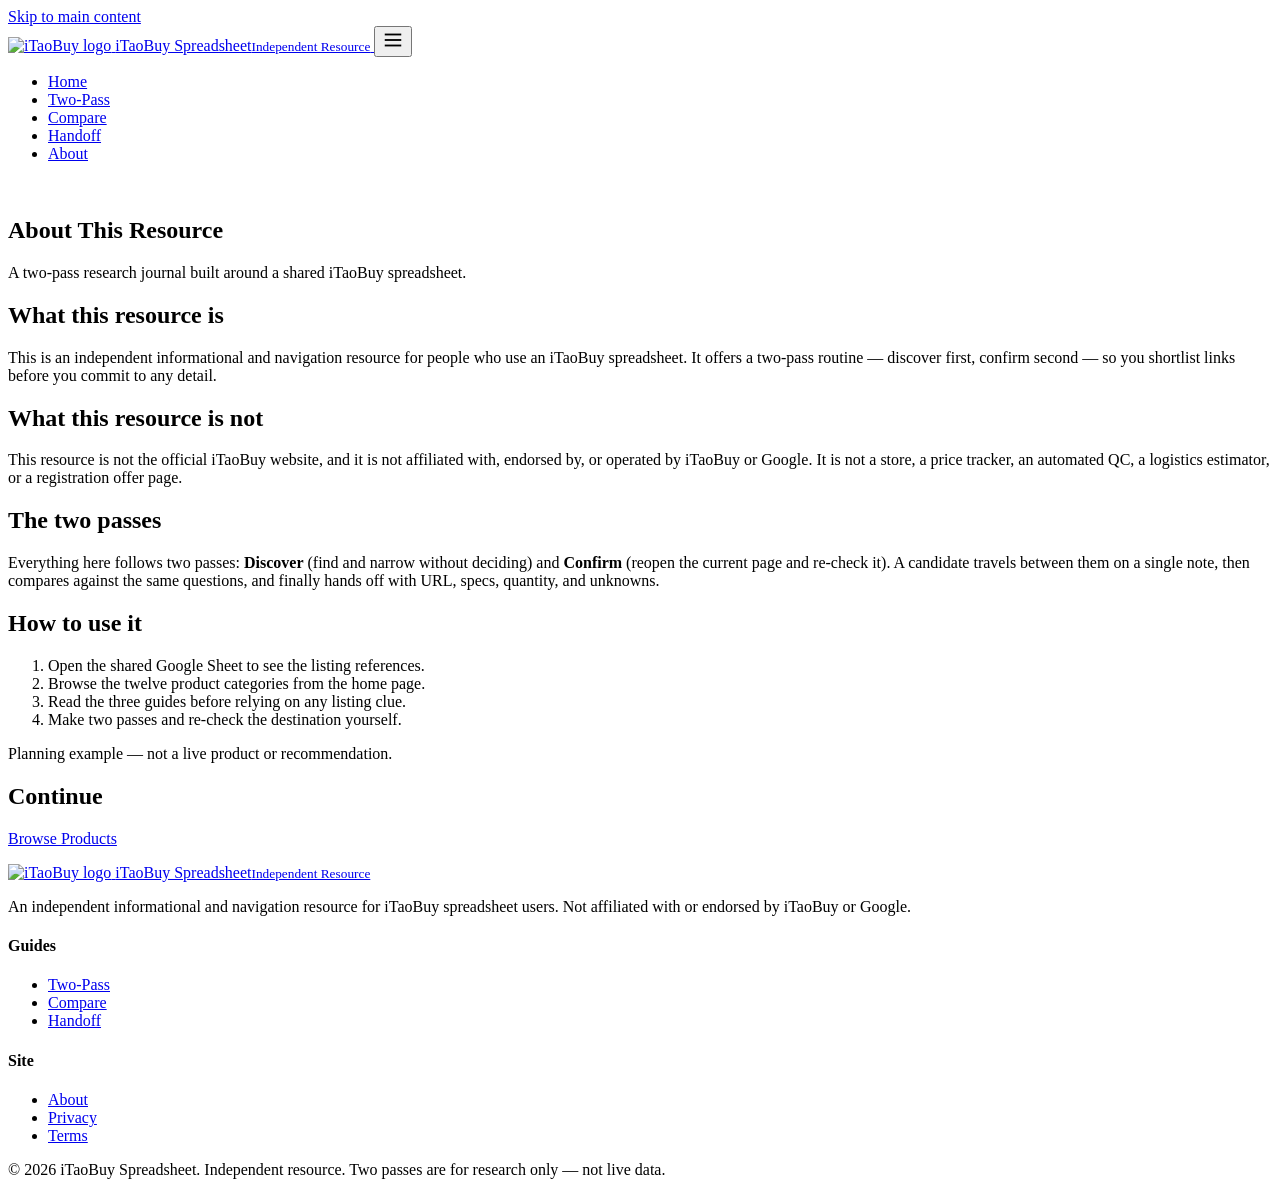
==== about/index.html @ 45edaf72 "Add about/index.html" ====
<!DOCTYPE html>
<html lang="en">
<head>
  <meta charset="UTF-8">
  <meta name="viewport" content="width=device-width, initial-scale=1.0">
  <title>About | iTaoBuy Spreadsheet</title>
  <meta name="description" content="About this independent iTaoBuy spreadsheet resource: a two-pass research journal, not an official iTaoBuy service.">
  <link rel="canonical" href="https://repglide.github.io/itaobuy-spreadsheet/about/">
  <link rel="icon" type="image/png" href="../assets/images/favicon.png">
  <link rel="stylesheet" href="../assets/css/styles.css">
  <meta name="robots" content="index, follow">
</head>
<body>
  <a href="#main-content" class="skip-link">Skip to main content</a>

  <header class="site-header">
    <div class="container header-inner">
      <a href="../index.html" class="brand" aria-label="iTaoBuy Spreadsheet Home">
        <img src="../assets/images/logo.png" alt="iTaoBuy logo" width="34" height="34">
        <span class="brand-name">iTaoBuy Spreadsheet<small>Independent Resource</small></span>
      </a>
      <button class="mobile-nav-toggle" aria-expanded="false" aria-label="Toggle navigation menu">
        <svg viewBox="0 0 24 24" fill="none" stroke="currentColor" stroke-width="2" width="22" height="22"><line x1="3" y1="6" x2="21" y2="6"></line><line x1="3" y1="12" x2="21" y2="12"></line><line x1="3" y1="18" x2="21" y2="18"></line></svg>
      </button>
      <nav class="main-nav" aria-label="Primary Navigation">
        <ul>
          <li><a href="../index.html">Home</a></li>
          <li><a href="../two-pass-spreadsheet-guide/">Two-Pass</a></li>
          <li><a href="../candidate-comparison-guide/">Compare</a></li>
          <li><a href="../link-to-order-handoff/">Handoff</a></li>
          <li><a href="../about/" class="active">About</a></li>
        </ul>
      </nav>
    </div>
  </header>

  <main id="main-content">
    <section class="page-hero">
      <div class="container">
        <a class="back-link" href="../index.html" style="color:#fff">← Back to Home</a>
        <h1>About This Resource</h1>
        <p>A two-pass research journal built around a shared iTaoBuy spreadsheet.</p>
      </div>
    </section>

    <div class="article-paper">
      <div class="article-body">
        <h2>What this resource is</h2>
        <p>This is an independent informational and navigation resource for people who use an iTaoBuy spreadsheet. It offers a two-pass routine — discover first, confirm second — so you shortlist links before you commit to any detail.</p>

        <h2>What this resource is not</h2>
        <p>This resource is not the official iTaoBuy website, and it is not affiliated with, endorsed by, or operated by iTaoBuy or Google. It is not a store, a price tracker, an automated QC, a logistics estimator, or a registration offer page.</p>

        <h2>The two passes</h2>
        <p>Everything here follows two passes: <strong>Discover</strong> (find and narrow without deciding) and <strong>Confirm</strong> (reopen the current page and re-check it). A candidate travels between them on a single note, then compares against the same questions, and finally hands off with URL, specs, quantity, and unknowns.</p>

        <h2>How to use it</h2>
        <ol>
          <li>Open the shared Google Sheet to see the listing references.</li>
          <li>Browse the twelve product categories from the home page.</li>
          <li>Read the three guides before relying on any listing clue.</li>
          <li>Make two passes and re-check the destination yourself.</li>
        </ol>

        <p class="example-flag">Planning example — not a live product or recommendation.</p>

        <h2>Continue</h2>
        <p><a href="https://repglide.com/?agent=itaobuy" class="btn btn-primary" target="_blank" rel="noopener">Browse Products</a></p>
      </div>
    </div>
  </main>

  <footer class="site-footer">
    <div class="container">
      <div class="footer-grid">
        <div class="footer-brand">
          <a href="../index.html" class="brand" aria-label="iTaoBuy Spreadsheet Home">
            <img src="../assets/images/logo.png" alt="iTaoBuy logo" width="30" height="30">
            <span class="brand-name">iTaoBuy Spreadsheet<small>Independent Resource</small></span>
          </a>
          <p>An independent informational and navigation resource for iTaoBuy spreadsheet users. Not affiliated with or endorsed by iTaoBuy or Google.</p>
        </div>
        <div class="footer-col">
          <h4>Guides</h4>
          <ul>
            <li><a href="../two-pass-spreadsheet-guide/">Two-Pass</a></li>
            <li><a href="../candidate-comparison-guide/">Compare</a></li>
            <li><a href="../link-to-order-handoff/">Handoff</a></li>
          </ul>
        </div>
        <div class="footer-col">
          <h4>Site</h4>
          <ul>
            <li><a href="../about/">About</a></li>
            <li><a href="../privacy/">Privacy</a></li>
            <li><a href="../terms/">Terms</a></li>
          </ul>
        </div>
      </div>
      <div class="footer-bottom">
        <span>&copy; <span id="year">2026</span> iTaoBuy Spreadsheet. Independent resource.</span>
        <span>Two passes are for research only — not live data.</span>
      </div>
    </div>
  </footer>

  <script src="../assets/js/main.js"></script>
</body>
</html>
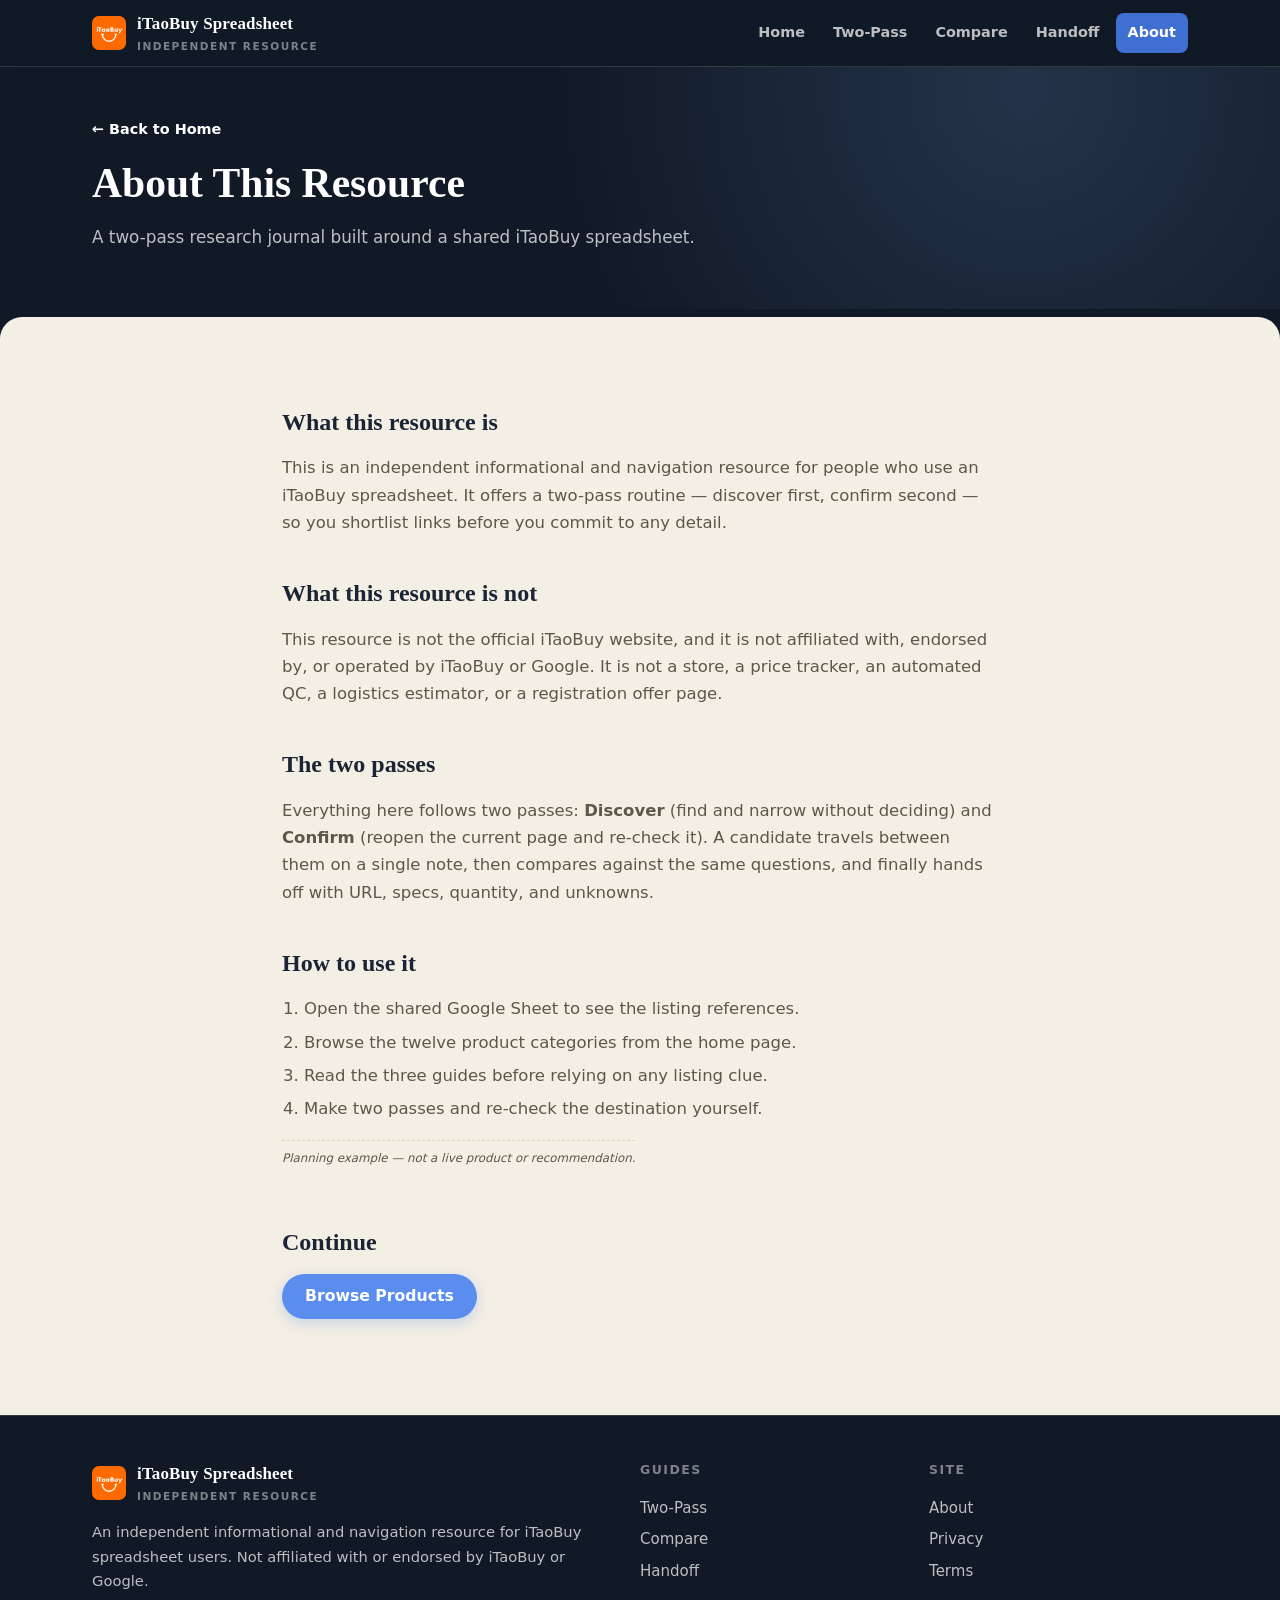
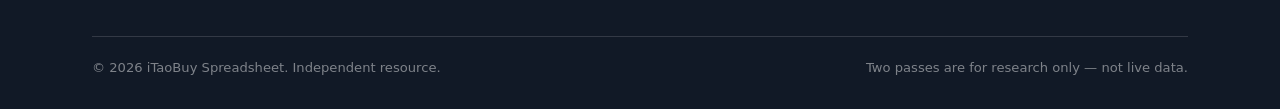
==== commit 579a6a14: "Set nofollow noopener on repglide links" ====
--- a/about/index.html
+++ b/about/index.html
@@ -65,7 +65,7 @@
         <p class="example-flag">Planning example — not a live product or recommendation.</p>
 
         <h2>Continue</h2>
-        <p><a href="https://repglide.com/?agent=itaobuy" class="btn btn-primary" target="_blank" rel="noopener">Browse Products</a></p>
+        <p><a href="https://repglide.com/?agent=itaobuy" class="btn btn-primary" target="_blank" rel="nofollow noopener">Browse Products</a></p>
       </div>
     </div>
   </main>
--- a/assets/css/styles.css
+++ b/assets/css/styles.css
@@ -0,0 +1,290 @@
+/* ==========================================================================
+   iTaoBuy Spreadsheet — Two-Pass Research Journal theme
+   Deep blue-black · warm oatmeal paper · cornflower (discover) · coral (confirm)
+   · teal (done)
+   ========================================================================== */
+
+:root {
+  /* palette */
+  --inkbg:        #111926;
+  --inkbg-2:      #1A2434;
+  --inkbg-3:      #243349;
+  --paper:        #F4EFE4;
+  --paper-2:      #ECE5D6;
+  --paper-3:      #E3DBC9;
+  --ink:          #211E18;
+  --ink-soft:     #5C564B;
+  --ink-faint:    #928A7A;
+  --cornflower:   #5B8DEF;
+  --cornflower-d: #3F6FD0;
+  --cornflower-s: #E1EAFB;
+  --coral:        #F2704A;
+  --coral-d:      #D85632;
+  --coral-s:      #FBE2D8;
+  --teal:         #2FA68C;
+  --teal-d:       #1E7F6A;
+  --teal-s:       #DCF2EA;
+  --line:         #DDD5C4;
+  --line-soft:    #EAE2D2;
+  --on-dark:      rgba(255,255,255,0.72);
+  --on-dark-dim:  rgba(255,255,255,0.46);
+  --on-dark-line: rgba(255,255,255,0.14);
+
+  /* typography */
+  --serif: Georgia, 'Times New Roman', Times, serif;
+  --sans: system-ui, -apple-system, 'Segoe UI', Roboto, Helvetica, Arial, sans-serif;
+  --mono: ui-monospace, SFMono-Regular, 'SF Mono', Menlo, Consolas, monospace;
+
+  /* geometry */
+  --radius: 14px;
+  --radius-sm: 8px;
+  --container: 1140px;
+  --shadow-sm: 0 1px 2px rgba(17, 25, 38, 0.06), 0 2px 8px rgba(17, 25, 38, 0.07);
+  --shadow-md: 0 4px 14px rgba(17, 25, 38, 0.12), 0 12px 32px rgba(17, 25, 38, 0.10);
+}
+
+* { box-sizing: border-box; }
+html { scroll-behavior: smooth; -webkit-text-size-adjust: 100%; }
+
+body {
+  margin: 0;
+  font-family: var(--sans);
+  font-size: 16.5px;
+  line-height: 1.65;
+  color: var(--ink);
+  background: var(--inkbg);
+  -webkit-font-smoothing: antialiased;
+  text-rendering: optimizeLegibility;
+}
+
+/* ---------- accessibility ---------- */
+.skip-link { position: absolute; left: -9999px; top: 0; background: var(--cornflower); color: #fff; padding: 10px 16px; z-index: 200; border-radius: 0 0 var(--radius-sm) 0; }
+.skip-link:focus { left: 0; }
+:focus-visible { outline: 3px solid var(--coral); outline-offset: 2px; border-radius: 3px; }
+.visually-hidden { position: absolute !important; width: 1px; height: 1px; margin: -1px; padding: 0; border: 0; overflow: hidden; clip: rect(0 0 0 0); white-space: nowrap; }
+
+/* ---------- layout ---------- */
+.container { max-width: var(--container); margin: 0 auto; padding: 0 22px; }
+
+/* ---------- header (on dark) ---------- */
+.site-header { position: sticky; top: 0; z-index: 100; background: rgba(17, 25, 38, 0.92); backdrop-filter: saturate(140%) blur(8px); border-bottom: 1px solid var(--on-dark-line); }
+.header-inner { display: flex; align-items: center; gap: 20px; height: 66px; }
+.brand { display: flex; align-items: center; gap: 11px; text-decoration: none; color: #fff; }
+.brand img { width: 34px; height: 34px; display: block; border-radius: 7px; }
+.brand-name { font-family: var(--serif); font-weight: 700; font-size: 1.06rem; letter-spacing: 0.01em; }
+.brand-name small { display: block; font-family: var(--sans); font-weight: 600; font-size: 0.66rem; color: var(--on-dark-dim); letter-spacing: 0.14em; text-transform: uppercase; }
+
+.main-nav { margin-left: auto; }
+.main-nav ul { display: flex; align-items: center; gap: 4px; list-style: none; margin: 0; padding: 0; }
+.main-nav a { display: block; padding: 8px 12px; text-decoration: none; color: var(--on-dark); font-weight: 600; font-size: 0.9rem; border-radius: var(--radius-sm); }
+.main-nav a:hover { background: var(--inkbg-2); color: #fff; }
+.main-nav a.active { color: #fff; background: var(--cornflower-d); }
+
+.mobile-nav-toggle { display: none; margin-left: auto; width: 44px; height: 44px; border: 1px solid var(--on-dark-line); background: var(--inkbg-2); border-radius: var(--radius-sm); cursor: pointer; color: #fff; }
+.mobile-nav-toggle svg { display: block; margin: 0 auto; }
+
+@media (max-width: 860px) {
+  .main-nav { display: none; }
+  .mobile-nav-toggle { display: block; }
+  .main-nav.open { display: block; position: absolute; left: 0; right: 0; top: 66px; background: var(--inkbg-2); border-bottom: 1px solid var(--on-dark-line); box-shadow: var(--shadow-md); }
+  .main-nav.open ul { flex-direction: column; align-items: stretch; gap: 2px; padding: 8px; }
+  .main-nav.open a { padding: 12px 14px; }
+}
+
+/* ---------- buttons ---------- */
+.btn { display: inline-flex; align-items: center; justify-content: center; gap: 8px; padding: 12px 22px; border-radius: 999px; text-decoration: none; font-weight: 700; font-size: 0.98rem; line-height: 1.2; border: 1.5px solid transparent; transition: transform 0.12s ease, box-shadow 0.12s ease, background 0.12s ease; }
+.btn:active { transform: translateY(1px); }
+.btn-primary { background: var(--cornflower); color: #fff; box-shadow: 0 4px 14px rgba(91, 141, 239, 0.30); }
+.btn-primary:hover { background: var(--cornflower-d); box-shadow: 0 6px 18px rgba(91, 141, 239, 0.38); }
+.btn-secondary { background: var(--paper); color: var(--ink); border-color: var(--line); box-shadow: var(--shadow-sm); }
+.btn-secondary:hover { border-color: var(--ink-soft); background: #fff; }
+.btn-ghost-on-dark { background: transparent; color: #fff; border-color: var(--on-dark-line); }
+.btn-ghost-on-dark:hover { border-color: var(--on-dark); }
+.btn-sm { padding: 9px 16px; font-size: 0.88rem; }
+
+/* ---------- hero (on dark) ---------- */
+.hero-section { padding: 56px 0 44px; position: relative; overflow: hidden; background: radial-gradient(circle at 85% 8%, var(--inkbg-3) 0, transparent 45%), radial-gradient(circle at 8% 92%, var(--inkbg-2) 0, transparent 42%); }
+.hero-grid { display: grid; grid-template-columns: 1.05fr 0.95fr; gap: 44px; align-items: center; }
+.hero-badge { display: inline-block; padding: 5px 13px; border-radius: 999px; background: var(--teal-s); color: var(--teal-d); font-weight: 700; font-size: 0.76rem; letter-spacing: 0.08em; text-transform: uppercase; }
+.hero-title { font-family: var(--serif); font-size: clamp(2.05rem, 4.6vw, 3.1rem); line-height: 1.12; color: #fff; margin: 18px 0 16px; font-weight: 700; }
+.hero-title em { font-style: normal; color: var(--cornflower); }
+.hero-description { font-size: 1.08rem; color: var(--on-dark); max-width: 34em; margin: 0 0 26px; }
+.hero-actions { display: flex; flex-wrap: wrap; gap: 12px; }
+
+/* hero two-page journal visual */
+.hero-visual { position: relative; }
+.journal { position: relative; display: grid; grid-template-columns: 1fr 26px 1fr; gap: 0; }
+.j-page { position: relative; background: var(--paper); border-radius: 10px; padding: 16px 14px 14px; min-height: 200px; box-shadow: var(--shadow-md); }
+.j-page.j-left { transform: rotate(-1.2deg); }
+.j-page.j-right { transform: rotate(1.2deg); }
+.j-head { font-family: var(--mono); font-size: 0.72rem; letter-spacing: 0.14em; font-weight: 800; text-transform: uppercase; margin-bottom: 10px; }
+.j-left .j-head { color: var(--cornflower-d); }
+.j-right .j-head { color: var(--coral-d); }
+.j-row { display: flex; align-items: center; gap: 8px; padding: 6px 0; font-size: 0.84rem; color: var(--ink-soft); border-bottom: 1px dotted var(--line); }
+.j-row .jr-dot { width: 7px; height: 7px; border-radius: 50%; flex: none; }
+.j-left .jr-dot { background: var(--cornflower); }
+.j-right .jr-dot { background: var(--coral); }
+.j-gutter { display: flex; flex-direction: column; align-items: center; justify-content: center; gap: 6px; }
+.j-gutter .bd { width: 6px; height: 6px; border-radius: 50%; background: var(--inkbg-3); }
+.j-card { position: absolute; left: 50%; bottom: -14px; transform: translateX(-50%); width: 72%; background: #fff; border: 1px solid var(--line); border-radius: 8px; padding: 9px 12px; box-shadow: var(--shadow-md); font-size: 0.8rem; color: var(--ink); }
+.j-card .jc-tag { font-family: var(--mono); font-size: 0.62rem; font-weight: 700; letter-spacing: 0.08em; text-transform: uppercase; color: var(--teal-d); }
+.j-ribbon { position: absolute; top: -12px; left: 50%; transform: translateX(-50%); width: 18px; height: 34px; background: var(--coral); border-radius: 0 0 4px 4px; }
+
+@media (max-width: 860px) {
+  .hero-grid { grid-template-columns: 1fr; gap: 30px; }
+  .hero-section { padding-top: 34px; }
+}
+
+/* ---------- desk paper (main content sheet) ---------- */
+.desk-paper { background: var(--paper); border-radius: 26px 26px 0 0; padding: 8px 0 20px; margin-top: 8px; }
+
+/* ---------- section scaffolding ---------- */
+.section { padding: 46px 0; }
+.section-alt { background: var(--paper-2); }
+.section-header { max-width: 680px; margin: 0 auto 34px; text-align: center; }
+.eyebrow { display: inline-block; font-size: 0.76rem; font-weight: 700; letter-spacing: 0.14em; text-transform: uppercase; color: var(--cornflower-d); }
+.section-title { font-family: var(--serif); font-size: clamp(1.6rem, 3.4vw, 2.15rem); color: var(--inkbg-2); margin: 10px 0 12px; line-height: 1.2; }
+.section-lead { color: var(--ink-soft); font-size: 1.02rem; margin: 0; }
+
+/* ---------- category grid (pull-out index cards) ---------- */
+.categories-section { padding-top: 10px; }
+.cat-grid { display: grid; grid-template-columns: repeat(4, 1fr); gap: 14px; }
+.cat-card {
+  position: relative; display: flex; flex-direction: column; gap: 9px;
+  background: #fff; border: 1px solid var(--line); border-radius: var(--radius);
+  padding: 28px 16px 14px; text-decoration: none; color: var(--ink);
+  box-shadow: var(--shadow-sm); transition: transform 0.14s ease, box-shadow 0.14s ease, border-color 0.14s ease;
+}
+.cat-card:hover { transform: translateY(-3px); box-shadow: var(--shadow-md); border-color: var(--cornflower); }
+.cat-tab { position: absolute; top: -1px; left: 14px; padding: 3px 11px; border-radius: 0 0 7px 7px; font-family: var(--mono); font-size: 0.7rem; font-weight: 800; letter-spacing: 0.08em; text-transform: uppercase; color: #fff; }
+.cat-card:nth-child(4n+1) .cat-tab { background: var(--cornflower); }
+.cat-card:nth-child(4n+2) .cat-tab { background: var(--coral); }
+.cat-card:nth-child(4n+3) .cat-tab { background: var(--teal); }
+.cat-card:nth-child(4n+4) .cat-tab { background: var(--inkbg-3); }
+.cat-icon { width: 28px; height: 28px; color: var(--cornflower-d); }
+.cat-icon svg { width: 100%; height: 100%; }
+.cat-name { font-weight: 700; color: var(--inkbg-2); font-size: 0.97rem; line-height: 1.3; }
+.cat-card .cat-arrow { margin-top: auto; font-size: 0.8rem; font-weight: 700; color: var(--cornflower-d); }
+
+@media (max-width: 900px) {
+  .cat-grid { grid-template-columns: repeat(2, 1fr); gap: 12px; }
+  .cat-card { padding: 26px 13px 12px; }
+}
+
+/* ---------- two-pass modules ---------- */
+.pass-grid { display: grid; grid-template-columns: 1fr 1fr; gap: 16px; max-width: 900px; margin: 0 auto; }
+.pass-col { background: #fff; border: 1px solid var(--line); border-radius: var(--radius); padding: 22px 24px; }
+.pass-col.pass-one { border-top: 4px solid var(--cornflower); }
+.pass-col.pass-two { border-top: 4px solid var(--coral); }
+.pass-col h3 { display: flex; align-items: center; gap: 9px; margin: 0 0 12px; font-family: var(--serif); font-size: 1.2rem; color: var(--inkbg-2); }
+.pass-col .pass-tag { flex: none; font-family: var(--mono); font-size: 0.66rem; font-weight: 800; letter-spacing: 0.08em; text-transform: uppercase; padding: 3px 8px; border-radius: 5px; color: #fff; }
+.pass-one .pass-tag { background: var(--cornflower); }
+.pass-two .pass-tag { background: var(--coral); }
+.pass-col ul { margin: 0; padding-left: 18px; color: var(--ink-soft); font-size: 0.94rem; }
+.pass-col ul li { margin: 7px 0; }
+@media (max-width: 720px) { .pass-grid { grid-template-columns: 1fr; } }
+
+/* ---------- signatures ---------- */
+.binding-dots { display: flex; gap: 6px; justify-content: center; margin: 18px 0; }
+.binding-dots .bd { width: 7px; height: 7px; border-radius: 50%; background: var(--line); }
+.bookmark-ribbon { display: inline-block; padding: 4px 14px; background: var(--coral); color: #fff; font-family: var(--mono); font-size: 0.66rem; font-weight: 800; letter-spacing: 0.1em; text-transform: uppercase; border-radius: 0 0 4px 4px; }
+.confirm-ring { display: inline-flex; align-items: center; justify-content: center; width: 26px; height: 26px; border-radius: 50%; border: 2px solid var(--teal); color: var(--teal-d); font-weight: 800; font-size: 0.85rem; flex: none; }
+.open-note { display: inline-flex; align-items: center; gap: 9px; padding: 10px 14px; border: 1px dashed var(--coral); border-radius: var(--radius-sm); background: var(--coral-s); color: #8A3A22; font-weight: 600; font-size: 0.92rem; margin: 10px 0; }
+.open-note .qmark { flex: none; width: 24px; height: 24px; border-radius: 50%; background: var(--coral); color: #fff; display: grid; place-items: center; font-weight: 800; }
+
+.example-flag { display: inline-block; margin-top: 14px; font-size: 0.74rem; color: var(--ink-faint); font-style: italic; border-top: 1px dashed var(--line); padding-top: 8px; }
+
+/* ---------- candidate card / compare / handoff ---------- */
+.candidate-card { max-width: 560px; margin: 0 auto; background: #fff; border: 1px solid var(--line); border-radius: var(--radius); box-shadow: var(--shadow-md); padding: 18px 20px; position: relative; }
+.candidate-card .cc-head { display: flex; align-items: center; justify-content: space-between; margin-bottom: 12px; }
+.candidate-card .cc-title { font-family: var(--mono); font-size: 0.72rem; letter-spacing: 0.12em; text-transform: uppercase; color: var(--ink-faint); }
+.candidate-card .cc-tag { font-family: var(--mono); font-size: 0.66rem; font-weight: 800; letter-spacing: 0.08em; text-transform: uppercase; padding: 3px 8px; border-radius: 5px; background: var(--teal-s); color: var(--teal-d); }
+.cc-row { display: flex; align-items: baseline; gap: 10px; padding: 6px 0; border-bottom: 1px dotted var(--line); font-size: 0.9rem; }
+.cc-row:last-child { border-bottom: none; }
+.cc-row .cc-field { font-weight: 700; color: var(--inkbg-2); white-space: nowrap; }
+.cc-row .cc-dots { flex: 1; border-bottom: 1px dotted var(--line); transform: translateY(-4px); }
+.cc-row .cc-val { color: var(--ink-soft); }
+
+.questions-list { list-style: none; margin: 0 auto; padding: 0; max-width: 760px; }
+.questions-list li { display: flex; gap: 14px; align-items: flex-start; padding: 14px 16px; margin: 10px 0; background: #fff; border: 1px solid var(--line); border-radius: var(--radius); box-shadow: var(--shadow-sm); }
+.questions-list .q-num { flex: none; width: 30px; height: 30px; border-radius: 50%; display: grid; place-items: center; color: #fff; font-weight: 800; font-size: 0.8rem; font-family: var(--mono); background: var(--cornflower); }
+.questions-list p { margin: 0; color: var(--ink-soft); font-size: 0.95rem; }
+.questions-list strong { color: var(--inkbg-2); }
+
+/* ---------- guide entry cards ---------- */
+.guide-grid { display: grid; grid-template-columns: repeat(3, 1fr); gap: 16px; }
+.guide-card { display: flex; flex-direction: column; background: #fff; border: 1px solid var(--line); border-radius: var(--radius); padding: 24px 22px; text-decoration: none; color: var(--ink); box-shadow: var(--shadow-sm); transition: transform 0.14s ease, box-shadow 0.14s ease; }
+.guide-card:hover { transform: translateY(-3px); box-shadow: var(--shadow-md); }
+.guide-card .guide-num { font-family: var(--mono); font-size: 0.78rem; color: var(--coral-d); letter-spacing: 0.1em; }
+.guide-card h3 { font-family: var(--serif); font-size: 1.24rem; color: var(--inkbg-2); margin: 8px 0 10px; }
+.guide-card p { color: var(--ink-soft); font-size: 0.95rem; margin: 0 0 16px; }
+.guide-card .guide-cta { margin-top: auto; font-weight: 700; color: var(--cornflower-d); font-size: 0.9rem; }
+@media (max-width: 900px) { .guide-grid { grid-template-columns: 1fr; } }
+
+/* ---------- stop conditions ---------- */
+.stop-list { list-style: none; margin: 0; padding: 0; max-width: 760px; margin-inline: auto; }
+.stop-list li { display: flex; gap: 14px; align-items: flex-start; padding: 14px 16px; margin: 10px 0; background: #fff; border: 1px solid var(--line); border-radius: var(--radius); box-shadow: var(--shadow-sm); }
+.stop-list .s-num { flex: none; width: 30px; height: 30px; border-radius: 50%; display: grid; place-items: center; background: var(--coral-s); color: var(--coral-d); font-weight: 800; font-size: 0.82rem; font-family: var(--mono); }
+.stop-list p { margin: 0; color: var(--ink-soft); font-size: 0.96rem; }
+.stop-list strong { color: var(--inkbg-2); }
+
+/* ---------- FAQ ---------- */
+.faq-list { max-width: 760px; margin: 0 auto; }
+details.faq-item { background: #fff; border: 1px solid var(--line); border-radius: var(--radius); margin: 10px 0; box-shadow: var(--shadow-sm); overflow: hidden; }
+details.faq-item summary { cursor: pointer; list-style: none; padding: 16px 20px; font-weight: 700; color: var(--inkbg-2); display: flex; align-items: center; justify-content: space-between; gap: 14px; }
+details.faq-item summary::-webkit-details-marker { display: none; }
+details.faq-item summary::after { content: "+"; font-size: 1.5rem; font-weight: 400; color: var(--cornflower-d); line-height: 1; }
+details.faq-item[open] summary::after { content: "–"; }
+.faq-item .faq-body { padding: 0 20px 18px; color: var(--ink-soft); font-size: 0.96rem; }
+.faq-item .faq-body p { margin: 0 0 10px; }
+
+/* ---------- final CTA ---------- */
+.final-cta { background: var(--inkbg-2); color: #fff; border-radius: 20px; padding: 44px 40px; text-align: center; position: relative; overflow: hidden; }
+.final-cta::before { content: ""; position: absolute; inset: 0; opacity: 0.35; background: radial-gradient(circle at 15% 20%, var(--cornflower) 0, transparent 40%), radial-gradient(circle at 85% 80%, var(--coral) 0, transparent 40%); }
+.final-cta h2 { font-family: var(--serif); font-size: clamp(1.5rem, 3.2vw, 2.1rem); margin: 0 0 12px; position: relative; }
+.final-cta p { color: rgba(255,255,255,0.82); max-width: 30em; margin: 0 auto 24px; position: relative; }
+.final-cta .btn-primary { position: relative; }
+
+/* ---------- footer (on dark) ---------- */
+.site-footer { background: var(--inkbg); color: var(--on-dark); padding: 44px 0 30px; border-top: 1px solid var(--on-dark-line); }
+.footer-grid { display: grid; grid-template-columns: 2fr 1fr 1fr; gap: 30px; }
+.footer-brand p { color: var(--on-dark); font-size: 0.92rem; max-width: 34em; }
+.footer-brand .brand { color: #fff; }
+.footer-col h4 { font-size: 0.78rem; letter-spacing: 0.12em; text-transform: uppercase; color: var(--on-dark-dim); margin: 0 0 12px; }
+.footer-col ul { list-style: none; margin: 0; padding: 0; }
+.footer-col a { color: var(--on-dark); text-decoration: none; font-size: 0.94rem; line-height: 2.1; }
+.footer-col a:hover { color: #fff; }
+.footer-bottom { margin-top: 28px; padding-top: 20px; border-top: 1px solid var(--on-dark-line); font-size: 0.82rem; color: var(--on-dark-dim); display: flex; flex-wrap: wrap; gap: 8px 20px; justify-content: space-between; }
+@media (max-width: 720px) { .footer-grid { grid-template-columns: 1fr; } }
+
+/* ---------- article / guide pages ---------- */
+.page-hero { background: radial-gradient(circle at 80% 10%, var(--inkbg-3) 0, transparent 45%), var(--inkbg); color: #fff; padding: 48px 0 40px; position: relative; overflow: hidden; }
+.page-hero .container { position: relative; }
+.page-hero h1 { font-family: var(--serif); font-size: clamp(1.8rem, 4vw, 2.6rem); margin: 12px 0 12px; line-height: 1.15; color: #fff; }
+.page-hero p { color: var(--on-dark); max-width: 40em; font-size: 1.05rem; }
+
+.article-paper { background: var(--paper); border-radius: 22px 22px 0 0; margin-top: 8px; padding: 8px 0 20px; }
+.article-body { max-width: 760px; margin: 0 auto; padding: 40px 22px 60px; }
+.article-body h2 { font-family: var(--serif); font-size: 1.5rem; color: var(--inkbg-2); margin: 38px 0 12px; }
+.article-body h3 { font-size: 1.12rem; color: var(--inkbg-2); margin: 26px 0 8px; }
+.article-body p { color: var(--ink-soft); margin: 0 0 16px; }
+.article-body ul, .article-body ol { color: var(--ink-soft); margin: 0 0 18px; padding-left: 22px; }
+.article-body li { margin: 6px 0; }
+.article-body blockquote { margin: 22px 0; padding: 16px 20px; background: var(--paper-2); border-left: 4px solid var(--cornflower); border-radius: 0 var(--radius-sm) var(--radius-sm) 0; color: var(--inkbg-3); font-family: var(--serif); font-size: 1.06rem; }
+
+.back-link { display: inline-flex; align-items: center; gap: 6px; color: var(--coral); font-weight: 700; text-decoration: none; font-size: 0.9rem; margin-bottom: 6px; }
+.back-link:hover { text-decoration: underline; }
+
+/* legal pages */
+.legal-body { max-width: 720px; margin: 0 auto; padding: 40px 22px 60px; }
+.legal-body h1 { font-family: var(--serif); color: var(--inkbg-2); font-size: 2rem; margin: 0 0 6px; }
+.legal-body .legal-date { color: var(--ink-faint); font-size: 0.85rem; margin-bottom: 24px; }
+.legal-body h2 { font-family: var(--serif); font-size: 1.25rem; color: var(--inkbg-2); margin: 28px 0 8px; }
+.legal-body p, .legal-body li { color: var(--ink-soft); }
+.legal-body ul { padding-left: 22px; }
+
+/* 404 */
+.notfound { text-align: center; padding: 70px 22px 80px; }
+.notfound .big { font-family: var(--serif); font-size: clamp(4rem, 14vw, 7rem); color: var(--inkbg-2); margin: 0; line-height: 1; }
+.notfound h1 { font-family: var(--serif); color: var(--inkbg-2); margin: 8px 0 12px; }
+.notfound p { color: var(--ink-soft); max-width: 30em; margin: 0 auto 24px; }
